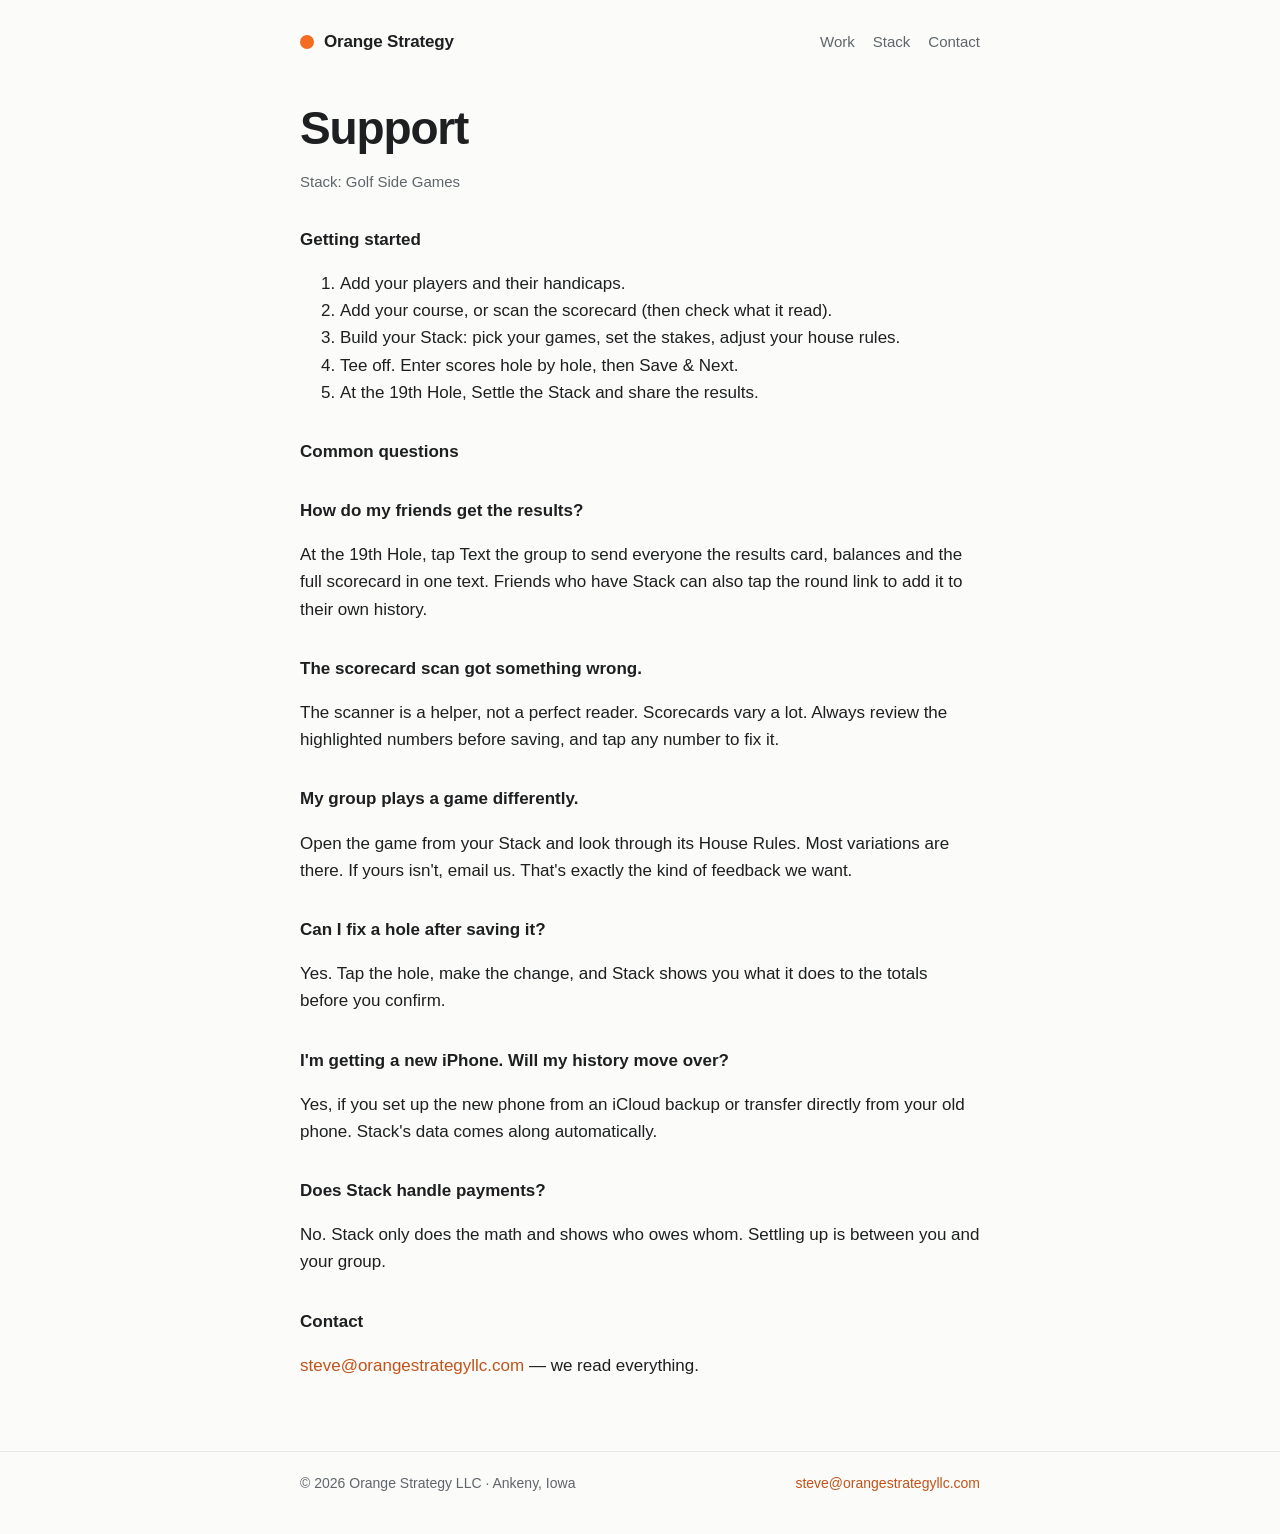
==== stack/support/index.html @ 3ffc476b "Orange Strategy LLC site: home + Stack pages Co-Authored-By: Claude Opus 5.5 <noreply@anthropic.com>" ====
<!doctype html><html lang="en"><head><meta charset="utf-8"><meta name="viewport" content="width=device-width,initial-scale=1"><link rel="stylesheet" href="/assets/site.css"><link rel="icon" href="/assets/favicon.svg"><title>Stack Support</title><meta name="description" content="Getting started with Stack: Golf Side Games, common questions and how to reach us.">
</head><body><header class="site"><div class="wrap"><a class="mark" href="/"><span class="dot"></span>Orange Strategy</a><nav><a href="/#work">Work</a><a href="/stack/">Stack</a><a href="mailto:steve@orangestrategyllc.com">Contact</a></nav></div></header>
<main class="wrap doc"><h1>Support</h1><p class="meta">Stack: Golf Side Games</p>


<h2>Getting started</h2>
<ol>
<li>Add your players and their handicaps.</li>
<li>Add your course, or scan the scorecard (then check what it read).</li>
<li>Build your Stack: pick your games, set the stakes, adjust your house rules.</li>
<li>Tee off. Enter scores hole by hole, then Save &amp; Next.</li>
<li>At the 19th Hole, Settle the Stack and share the results.</li>
</ol>
<h2>Common questions</h2>
<h2>How do my friends get the results?</h2>
<p>At the 19th Hole, tap Text the group to send everyone the results card, balances and the full scorecard in one text. Friends who have Stack can also tap the round link to add it to their own history.</p>
<h2>The scorecard scan got something wrong.</h2>
<p>The scanner is a helper, not a perfect reader. Scorecards vary a lot. Always review the highlighted numbers before saving, and tap any number to fix it.</p>
<h2>My group plays a game differently.</h2>
<p>Open the game from your Stack and look through its House Rules. Most variations are there. If yours isn't, email us. That's exactly the kind of feedback we want.</p>
<h2>Can I fix a hole after saving it?</h2>
<p>Yes. Tap the hole, make the change, and Stack shows you what it does to the totals before you confirm.</p>
<h2>I'm getting a new iPhone. Will my history move over?</h2>
<p>Yes, if you set up the new phone from an iCloud backup or transfer directly from your old phone. Stack's data comes along automatically.</p>
<h2>Does Stack handle payments?</h2>
<p>No. Stack only does the math and shows who owes whom. Settling up is between you and your group.</p>
<h2>Contact</h2>
<p><a href="mailto:steve@orangestrategyllc.com">steve@orangestrategyllc.com</a> — we read everything.</p></main>
<footer><div class="wrap"><span>© 2026 Orange Strategy LLC · Ankeny, Iowa</span><a href="mailto:steve@orangestrategyllc.com">steve@orangestrategyllc.com</a></div></footer></body></html>
---- assets/site.css ----
:root{--oranje:#F36C21;--oranje-text:#C2531A;--ink:#1d1f21;--muted:#5f666b;--line:#e7e7e4;--bg:#fbfbf9;--card:#fff}
@media (prefers-color-scheme:dark){:root{--oranje-text:#F58A4E;--ink:#f1f1ef;--muted:#a3a9ad;--line:#2c2f31;--bg:#141516;--card:#1b1c1e}}
*{box-sizing:border-box}
html{-webkit-text-size-adjust:100%}
body{margin:0;background:var(--bg);color:var(--ink);font:17px/1.6 -apple-system,BlinkMacSystemFont,"SF Pro Text","Segoe UI",Roboto,Helvetica,Arial,sans-serif}
a{color:var(--oranje-text);text-decoration:none}a:hover{text-decoration:underline}
.wrap{max-width:720px;margin:0 auto;padding:0 20px}
header.site{padding:28px 0 8px}
header.site .wrap{display:flex;align-items:center;justify-content:space-between;gap:16px}
.mark{display:flex;align-items:center;gap:10px;color:var(--ink);font-weight:650;letter-spacing:-.01em}
.mark:hover{text-decoration:none}
.dot{width:14px;height:14px;border-radius:50%;background:var(--oranje);display:inline-block}
nav a{color:var(--muted);margin-left:18px;font-size:15px}
h1{font-size:clamp(32px,6vw,46px);line-height:1.1;letter-spacing:-.025em;margin:56px 0 16px;font-weight:700}
h2{font-size:13px;letter-spacing:.08em;text-transform:uppercase;color:var(--muted);margin:56px 0 14px;font-weight:600}
h3{font-size:18px;margin:0 0 4px}
p.lede{font-size:19px;color:var(--muted);margin:0 0 8px;max-width:600px}
.grid{display:grid;grid-template-columns:repeat(auto-fit,minmax(200px,1fr));gap:12px}
.card{background:var(--card);border:1px solid var(--line);border-radius:14px;padding:18px}
.card p{margin:0;color:var(--muted);font-size:15px}
a.card{display:flex;align-items:center;gap:16px;color:var(--ink)}
a.card:hover{text-decoration:none;border-color:var(--oranje)}
.icon{width:56px;height:56px;border-radius:13px;flex:none}
.tag{font-size:12px;color:var(--oranje-text);font-weight:600}
.arrow{margin-left:auto;color:var(--muted)}
footer{margin:72px 0 40px;padding-top:20px;border-top:1px solid var(--line);color:var(--muted);font-size:14px}
footer .wrap{display:flex;flex-wrap:wrap;gap:8px 20px;justify-content:space-between}
.doc h1{margin-top:40px}
.doc h2{font-size:17px;text-transform:none;letter-spacing:0;color:var(--ink);margin:32px 0 6px}
.doc p,.doc li{color:var(--ink)}
.doc .meta{color:var(--muted);font-size:15px}
.badge{display:inline-block;margin-top:22px;padding:11px 18px;border-radius:12px;background:var(--ink);color:var(--bg);font-weight:600;font-size:15px}
ul.plain{padding-left:20px;margin:6px 0}
.mark{white-space:nowrap}
@media (max-width:480px){nav a{margin-left:12px;font-size:14px}.mark{font-size:16px}h1{margin-top:40px}}
.creds{display:flex;flex-wrap:wrap;gap:8px;margin-top:14px}
.creds span{font-size:14px;padding:6px 12px;border:1px solid var(--line);border-radius:999px;background:var(--card);color:var(--muted)}
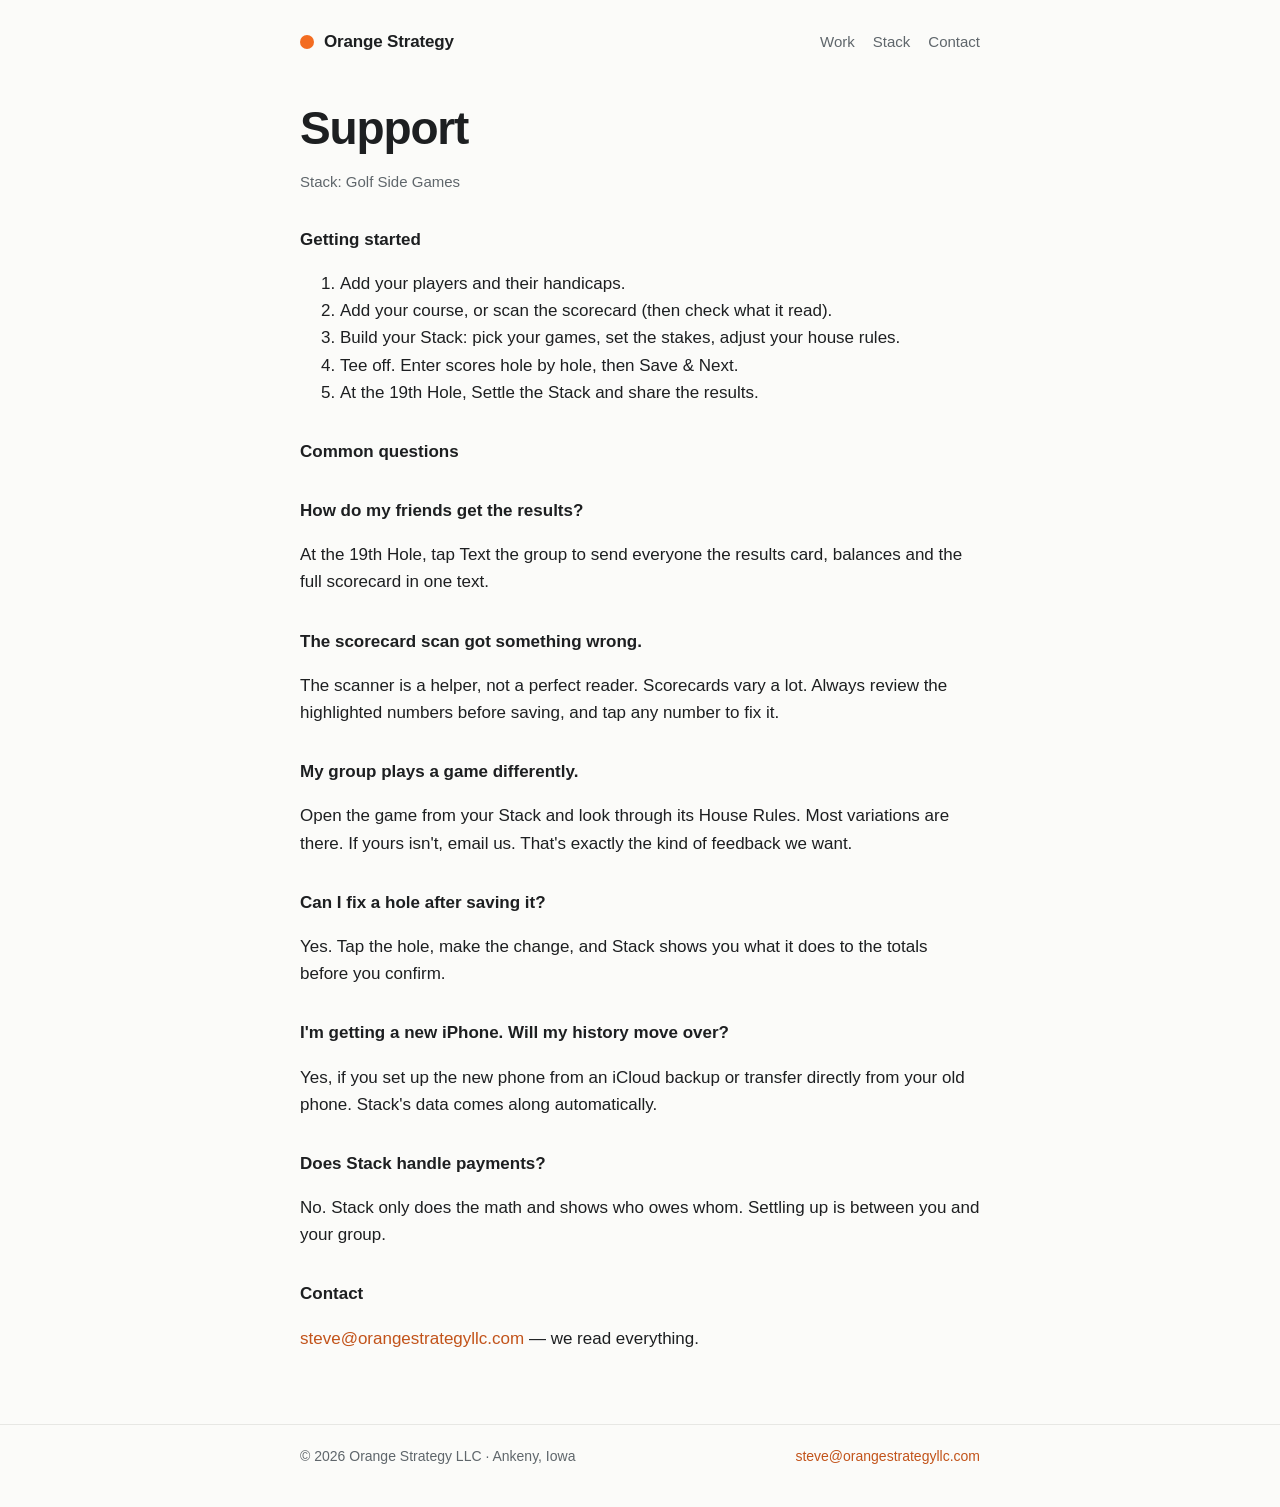
==== commit 967c7a39: "Stack: support drops round links (off in v1); privacy says 18+ Co-Authored-By: Claude Opus 5.5 <nore" ====
--- a/stack/support/index.html
+++ b/stack/support/index.html
@@ -13,7 +13,7 @@
 </ol>
 <h2>Common questions</h2>
 <h2>How do my friends get the results?</h2>
-<p>At the 19th Hole, tap Text the group to send everyone the results card, balances and the full scorecard in one text. Friends who have Stack can also tap the round link to add it to their own history.</p>
+<p>At the 19th Hole, tap Text the group to send everyone the results card, balances and the full scorecard in one text.</p>
 <h2>The scorecard scan got something wrong.</h2>
 <p>The scanner is a helper, not a perfect reader. Scorecards vary a lot. Always review the highlighted numbers before saving, and tap any number to fix it.</p>
 <h2>My group plays a game differently.</h2>
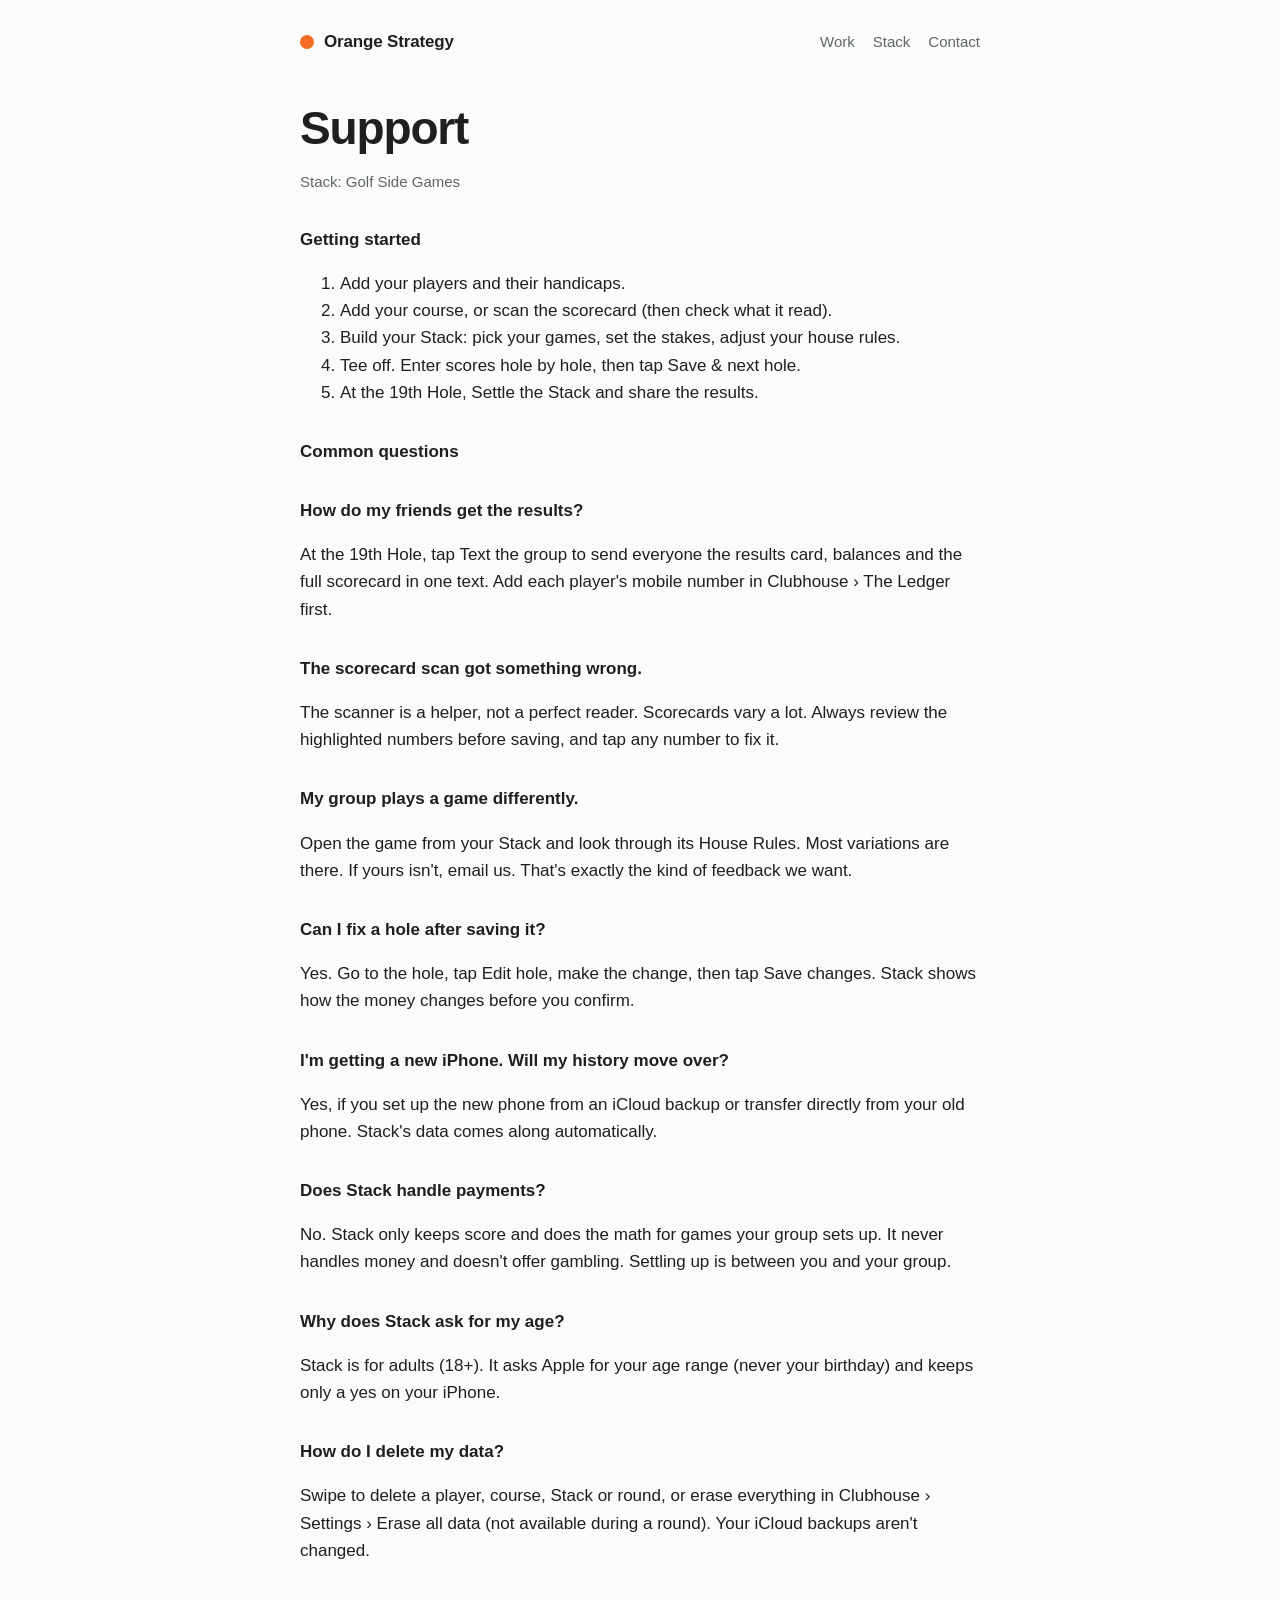
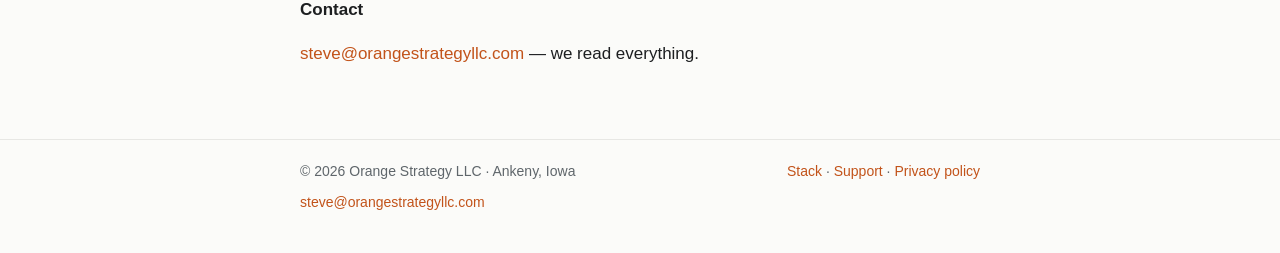
==== commit abf8db98: "Stack support: button names, Edit hole, payments wording, age + delete questions, footer links Co-Au" ====
--- a/stack/support/index.html
+++ b/stack/support/index.html
@@ -8,22 +8,26 @@
 <li>Add your players and their handicaps.</li>
 <li>Add your course, or scan the scorecard (then check what it read).</li>
 <li>Build your Stack: pick your games, set the stakes, adjust your house rules.</li>
-<li>Tee off. Enter scores hole by hole, then Save &amp; Next.</li>
+<li>Tee off. Enter scores hole by hole, then tap Save &amp; next hole.</li>
 <li>At the 19th Hole, Settle the Stack and share the results.</li>
 </ol>
 <h2>Common questions</h2>
 <h2>How do my friends get the results?</h2>
-<p>At the 19th Hole, tap Text the group to send everyone the results card, balances and the full scorecard in one text.</p>
+<p>At the 19th Hole, tap Text the group to send everyone the results card, balances and the full scorecard in one text. Add each player's mobile number in Clubhouse › The Ledger first.</p>
 <h2>The scorecard scan got something wrong.</h2>
 <p>The scanner is a helper, not a perfect reader. Scorecards vary a lot. Always review the highlighted numbers before saving, and tap any number to fix it.</p>
 <h2>My group plays a game differently.</h2>
 <p>Open the game from your Stack and look through its House Rules. Most variations are there. If yours isn't, email us. That's exactly the kind of feedback we want.</p>
 <h2>Can I fix a hole after saving it?</h2>
-<p>Yes. Tap the hole, make the change, and Stack shows you what it does to the totals before you confirm.</p>
+<p>Yes. Go to the hole, tap Edit hole, make the change, then tap Save changes. Stack shows how the money changes before you confirm.</p>
 <h2>I'm getting a new iPhone. Will my history move over?</h2>
 <p>Yes, if you set up the new phone from an iCloud backup or transfer directly from your old phone. Stack's data comes along automatically.</p>
 <h2>Does Stack handle payments?</h2>
-<p>No. Stack only does the math and shows who owes whom. Settling up is between you and your group.</p>
+<p>No. Stack only keeps score and does the math for games your group sets up. It never handles money and doesn't offer gambling. Settling up is between you and your group.</p>
+<h2>Why does Stack ask for my age?</h2>
+<p>Stack is for adults (18+). It asks Apple for your age range (never your birthday) and keeps only a yes on your iPhone.</p>
+<h2>How do I delete my data?</h2>
+<p>Swipe to delete a player, course, Stack or round, or erase everything in Clubhouse › Settings › Erase all data (not available during a round). Your iCloud backups aren't changed.</p>
 <h2>Contact</h2>
 <p><a href="mailto:steve@orangestrategyllc.com">steve@orangestrategyllc.com</a> — we read everything.</p></main>
-<footer><div class="wrap"><span>© 2026 Orange Strategy LLC · Ankeny, Iowa</span><a href="mailto:steve@orangestrategyllc.com">steve@orangestrategyllc.com</a></div></footer></body></html>
+<footer><div class="wrap"><span>© 2026 Orange Strategy LLC · Ankeny, Iowa</span><span><a href="/stack/">Stack</a> · <a href="/stack/support/">Support</a> · <a href="/stack/privacy/">Privacy policy</a></span><a href="mailto:steve@orangestrategyllc.com">steve@orangestrategyllc.com</a></div></footer></body></html>
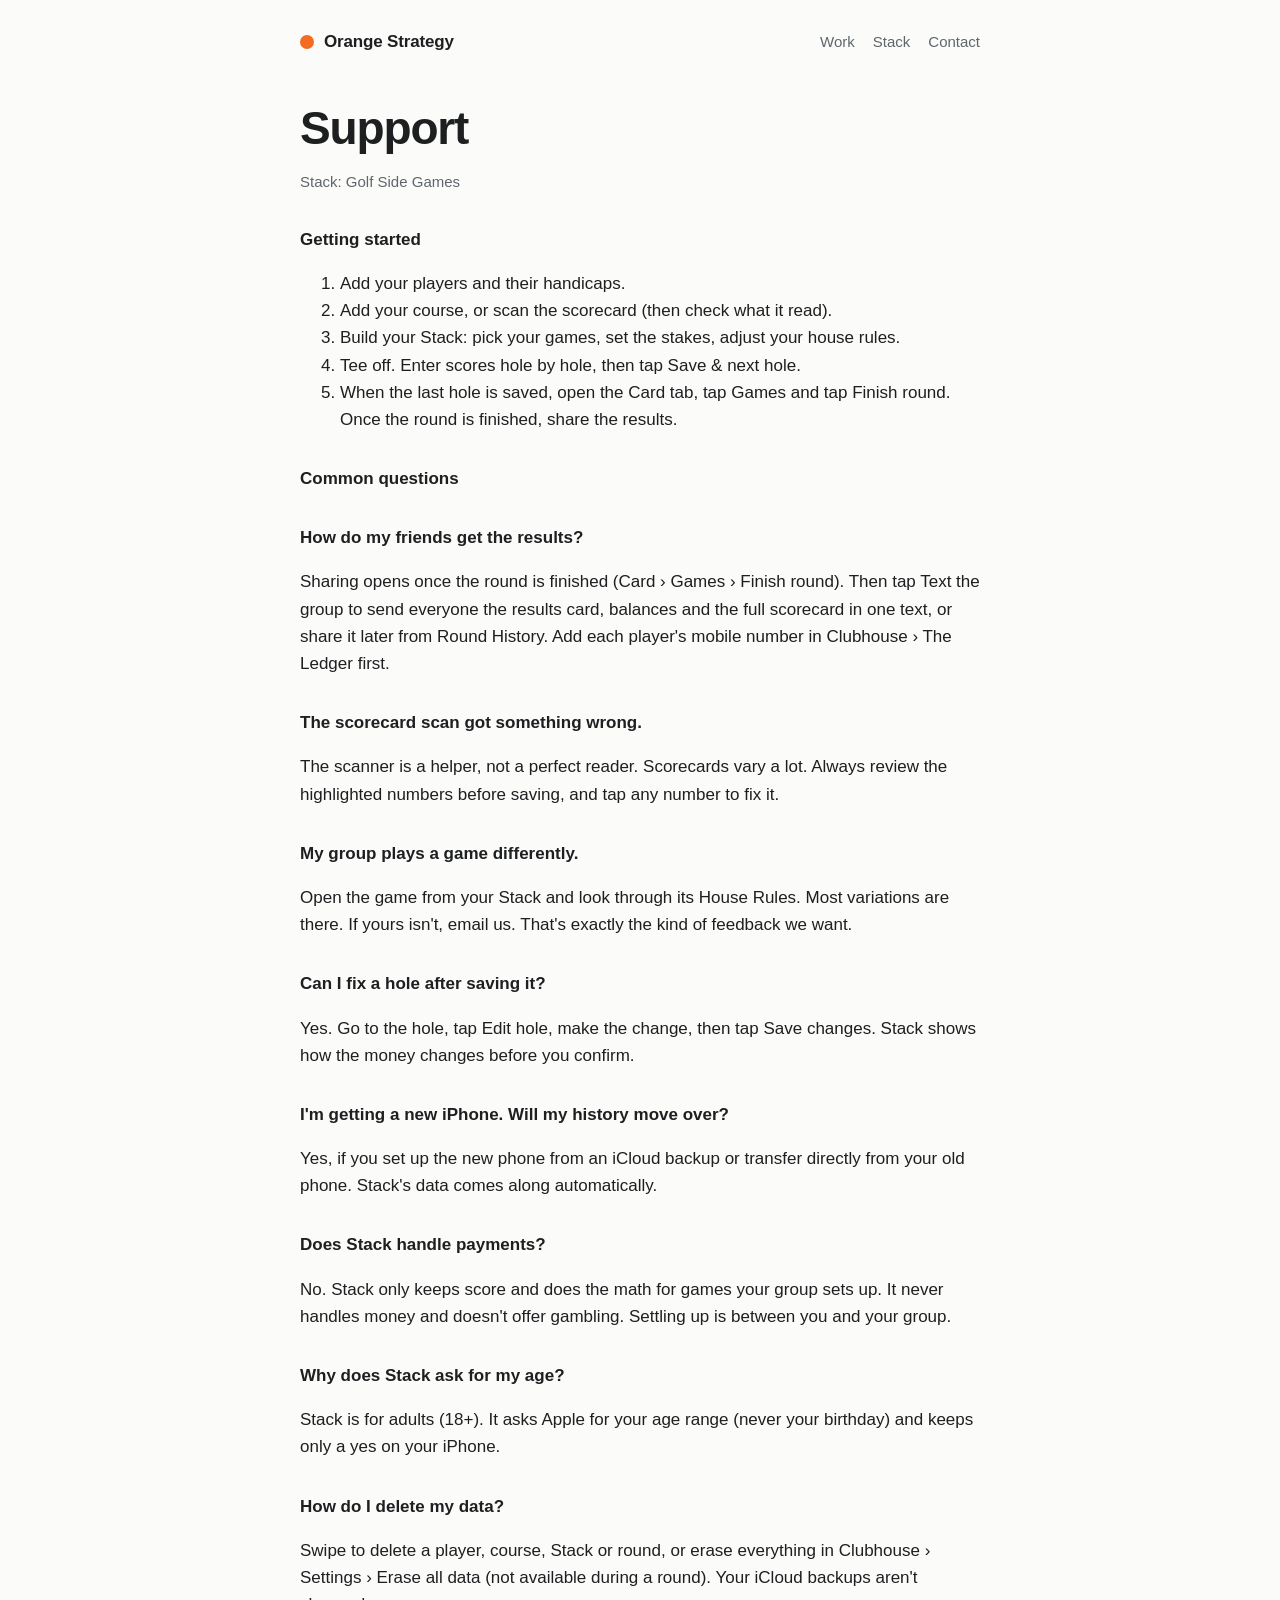
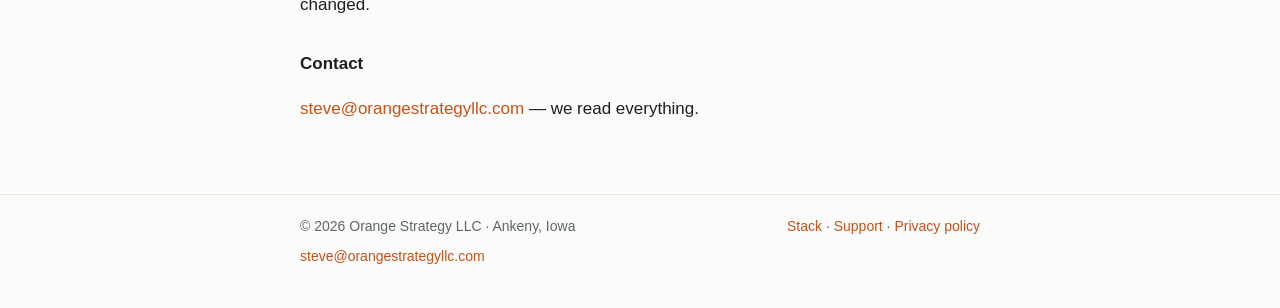
==== commit be8648ed: "Stack support page: Getting started and How do my friends get the results? follow the one Card tab (" ====
--- a/stack/support/index.html
+++ b/stack/support/index.html
@@ -9,11 +9,11 @@
 <li>Add your course, or scan the scorecard (then check what it read).</li>
 <li>Build your Stack: pick your games, set the stakes, adjust your house rules.</li>
 <li>Tee off. Enter scores hole by hole, then tap Save &amp; next hole.</li>
-<li>At the 19th Hole, Settle the Stack and share the results.</li>
+<li>When the last hole is saved, open the Card tab, tap Games and tap Finish round. Once the round is finished, share the results.</li>
 </ol>
 <h2>Common questions</h2>
 <h2>How do my friends get the results?</h2>
-<p>At the 19th Hole, tap Text the group to send everyone the results card, balances and the full scorecard in one text. Add each player's mobile number in Clubhouse › The Ledger first.</p>
+<p>Sharing opens once the round is finished (Card › Games › Finish round). Then tap Text the group to send everyone the results card, balances and the full scorecard in one text, or share it later from Round History. Add each player's mobile number in Clubhouse › The Ledger first.</p>
 <h2>The scorecard scan got something wrong.</h2>
 <p>The scanner is a helper, not a perfect reader. Scorecards vary a lot. Always review the highlighted numbers before saving, and tap any number to fix it.</p>
 <h2>My group plays a game differently.</h2>
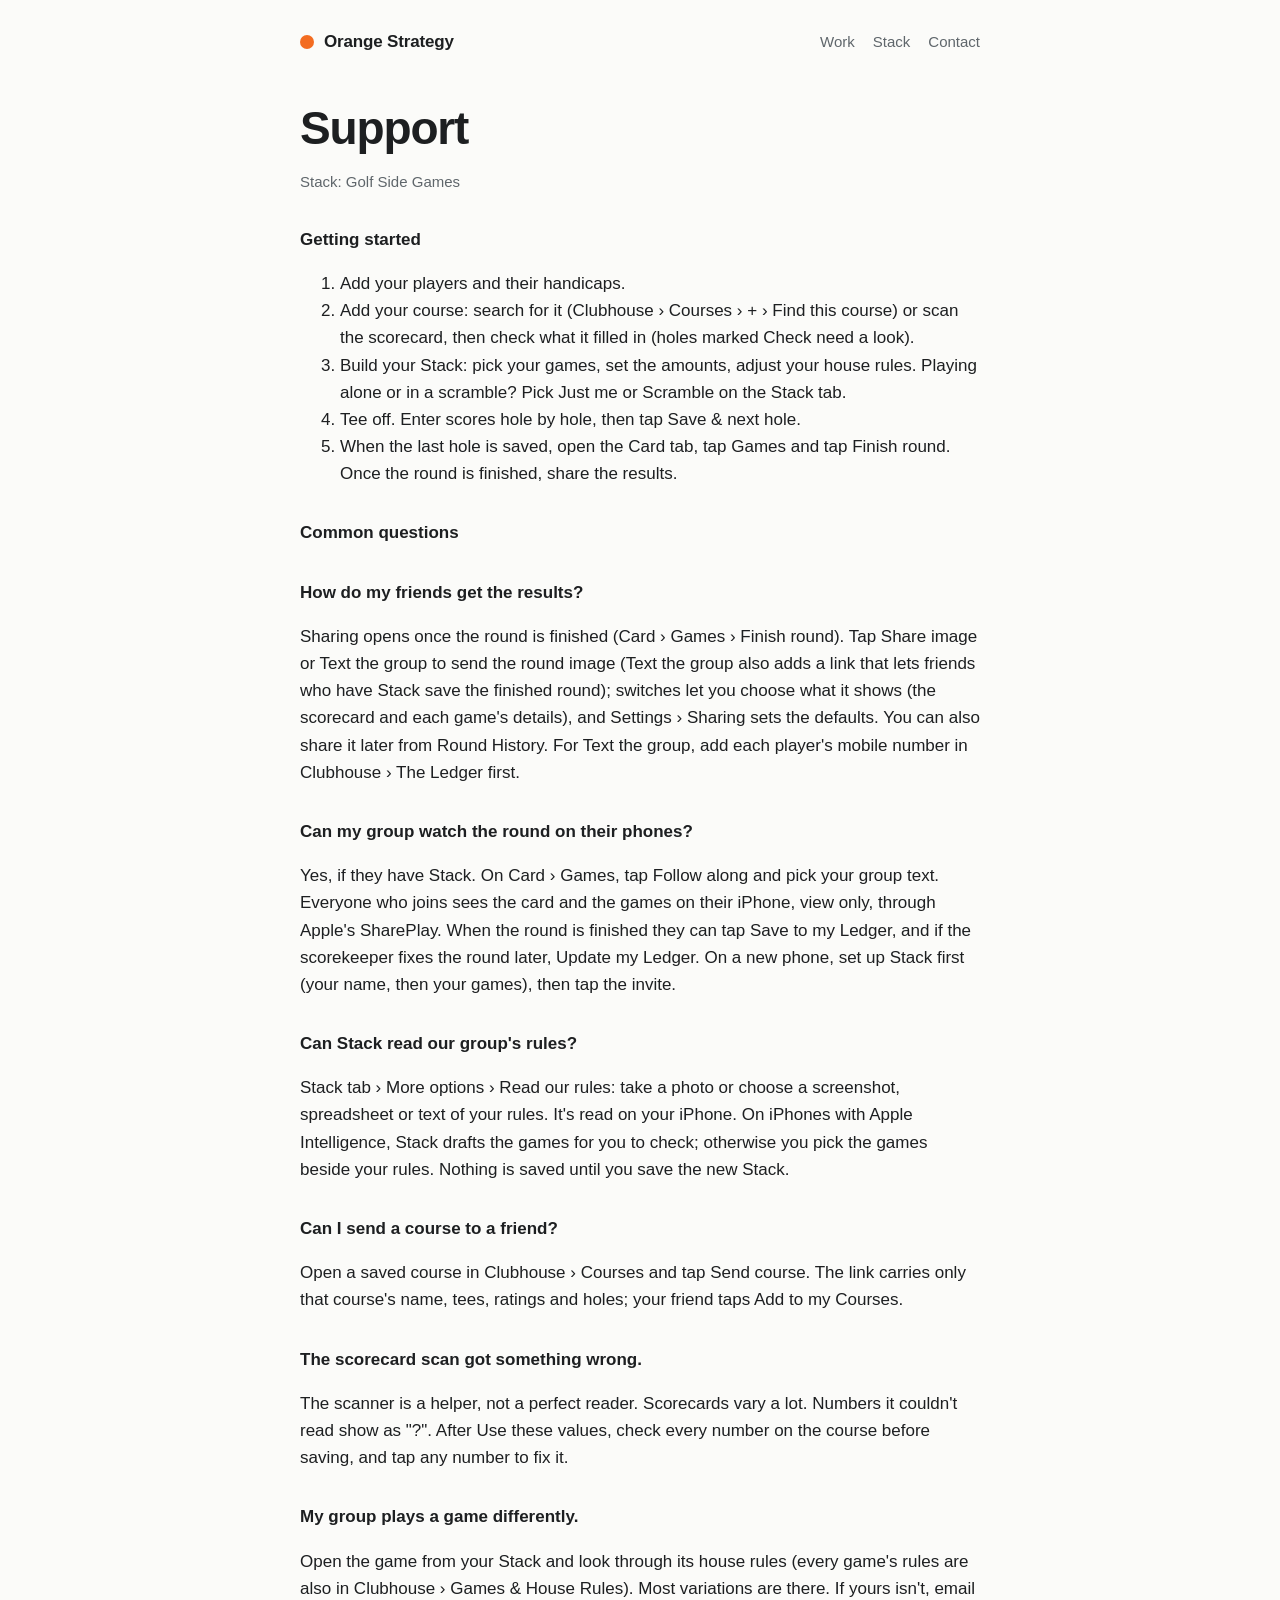
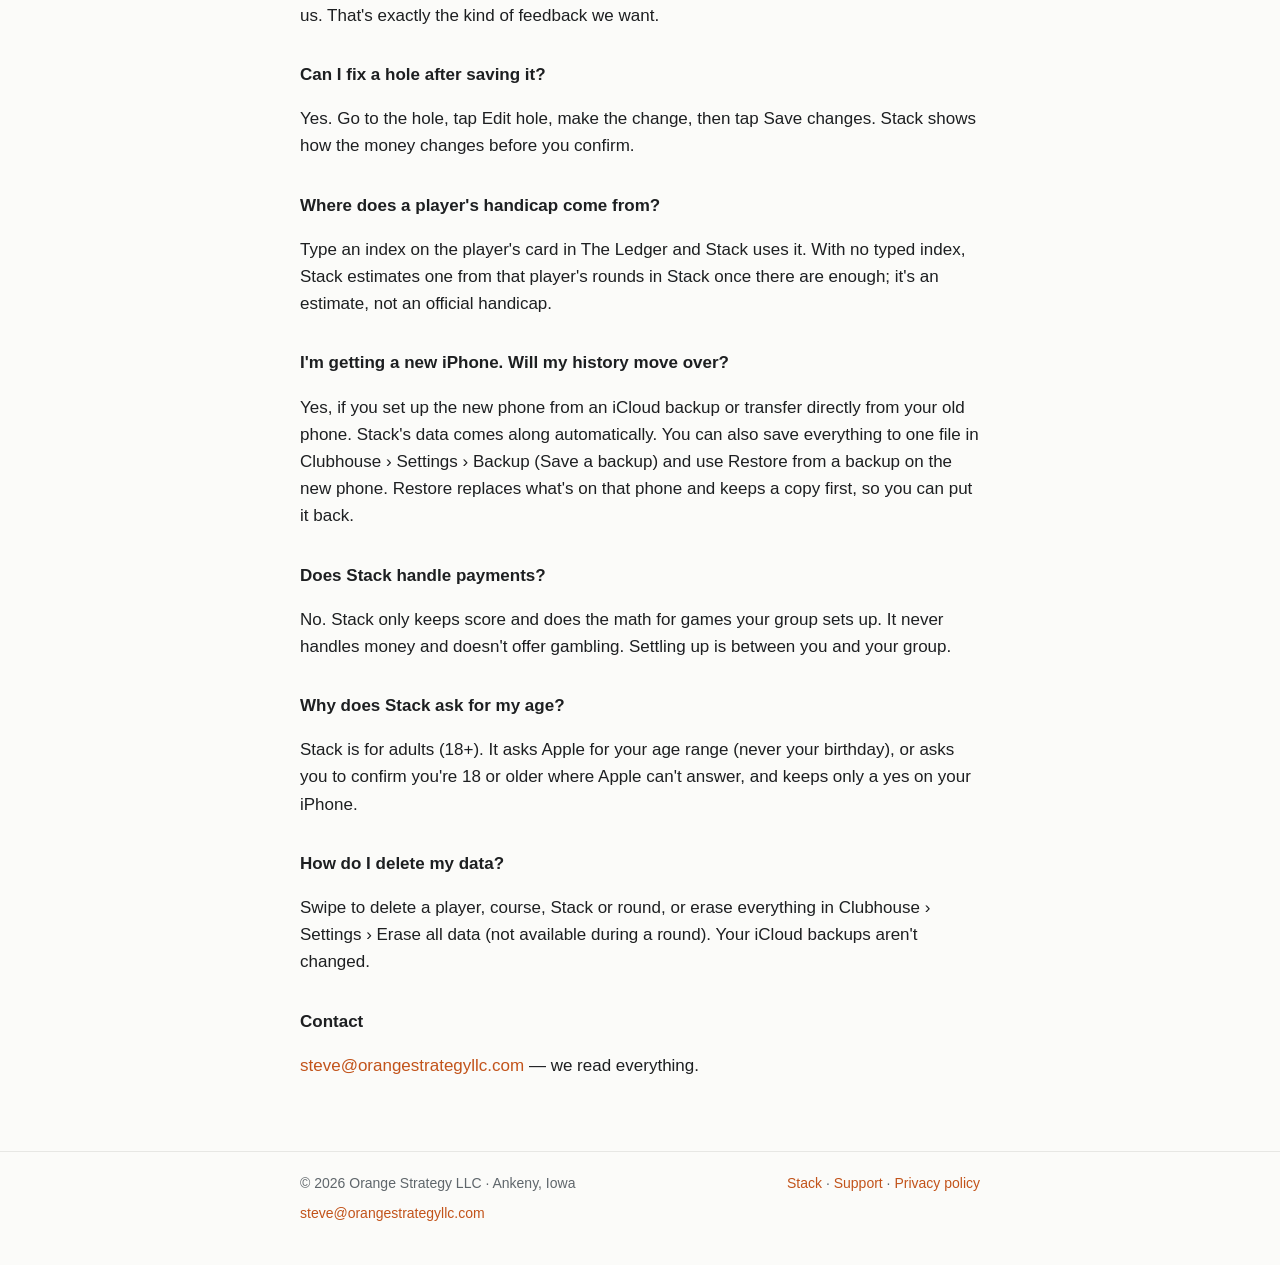
==== commit 1ca97243: "Stack: privacy (Nov 18), support answers for new features, and the /stack/open/ link page (fixes sha" ====
--- a/stack/support/index.html
+++ b/stack/support/index.html
@@ -6,26 +6,34 @@
 <h2>Getting started</h2>
 <ol>
 <li>Add your players and their handicaps.</li>
-<li>Add your course, or scan the scorecard (then check what it read).</li>
-<li>Build your Stack: pick your games, set the stakes, adjust your house rules.</li>
+<li>Add your course: search for it (Clubhouse › Courses › + › Find this course) or scan the scorecard, then check what it filled in (holes marked Check need a look).</li>
+<li>Build your Stack: pick your games, set the amounts, adjust your house rules. Playing alone or in a scramble? Pick Just me or Scramble on the Stack tab.</li>
 <li>Tee off. Enter scores hole by hole, then tap Save &amp; next hole.</li>
 <li>When the last hole is saved, open the Card tab, tap Games and tap Finish round. Once the round is finished, share the results.</li>
 </ol>
 <h2>Common questions</h2>
 <h2>How do my friends get the results?</h2>
-<p>Sharing opens once the round is finished (Card › Games › Finish round). Then tap Text the group to send everyone the results card, balances and the full scorecard in one text, or share it later from Round History. Add each player's mobile number in Clubhouse › The Ledger first.</p>
+<p>Sharing opens once the round is finished (Card › Games › Finish round). Tap Share image or Text the group to send the round image (Text the group also adds a link that lets friends who have Stack save the finished round); switches let you choose what it shows (the scorecard and each game's details), and Settings › Sharing sets the defaults. You can also share it later from Round History. For Text the group, add each player's mobile number in Clubhouse › The Ledger first.</p>
+<h2>Can my group watch the round on their phones?</h2>
+<p>Yes, if they have Stack. On Card › Games, tap Follow along and pick your group text. Everyone who joins sees the card and the games on their iPhone, view only, through Apple's SharePlay. When the round is finished they can tap Save to my Ledger, and if the scorekeeper fixes the round later, Update my Ledger. On a new phone, set up Stack first (your name, then your games), then tap the invite.</p>
+<h2>Can Stack read our group's rules?</h2>
+<p>Stack tab › More options › Read our rules: take a photo or choose a screenshot, spreadsheet or text of your rules. It's read on your iPhone. On iPhones with Apple Intelligence, Stack drafts the games for you to check; otherwise you pick the games beside your rules. Nothing is saved until you save the new Stack.</p>
+<h2>Can I send a course to a friend?</h2>
+<p>Open a saved course in Clubhouse › Courses and tap Send course. The link carries only that course's name, tees, ratings and holes; your friend taps Add to my Courses.</p>
 <h2>The scorecard scan got something wrong.</h2>
-<p>The scanner is a helper, not a perfect reader. Scorecards vary a lot. Always review the highlighted numbers before saving, and tap any number to fix it.</p>
+<p>The scanner is a helper, not a perfect reader. Scorecards vary a lot. Numbers it couldn't read show as "?". After Use these values, check every number on the course before saving, and tap any number to fix it.</p>
 <h2>My group plays a game differently.</h2>
-<p>Open the game from your Stack and look through its House Rules. Most variations are there. If yours isn't, email us. That's exactly the kind of feedback we want.</p>
+<p>Open the game from your Stack and look through its house rules (every game's rules are also in Clubhouse › Games &amp; House Rules). Most variations are there. If yours isn't, email us. That's exactly the kind of feedback we want.</p>
 <h2>Can I fix a hole after saving it?</h2>
 <p>Yes. Go to the hole, tap Edit hole, make the change, then tap Save changes. Stack shows how the money changes before you confirm.</p>
+<h2>Where does a player's handicap come from?</h2>
+<p>Type an index on the player's card in The Ledger and Stack uses it. With no typed index, Stack estimates one from that player's rounds in Stack once there are enough; it's an estimate, not an official handicap.</p>
 <h2>I'm getting a new iPhone. Will my history move over?</h2>
-<p>Yes, if you set up the new phone from an iCloud backup or transfer directly from your old phone. Stack's data comes along automatically.</p>
+<p>Yes, if you set up the new phone from an iCloud backup or transfer directly from your old phone. Stack's data comes along automatically. You can also save everything to one file in Clubhouse › Settings › Backup (Save a backup) and use Restore from a backup on the new phone. Restore replaces what's on that phone and keeps a copy first, so you can put it back.</p>
 <h2>Does Stack handle payments?</h2>
 <p>No. Stack only keeps score and does the math for games your group sets up. It never handles money and doesn't offer gambling. Settling up is between you and your group.</p>
 <h2>Why does Stack ask for my age?</h2>
-<p>Stack is for adults (18+). It asks Apple for your age range (never your birthday) and keeps only a yes on your iPhone.</p>
+<p>Stack is for adults (18+). It asks Apple for your age range (never your birthday), or asks you to confirm you're 18 or older where Apple can't answer, and keeps only a yes on your iPhone.</p>
 <h2>How do I delete my data?</h2>
 <p>Swipe to delete a player, course, Stack or round, or erase everything in Clubhouse › Settings › Erase all data (not available during a round). Your iCloud backups aren't changed.</p>
 <h2>Contact</h2>
